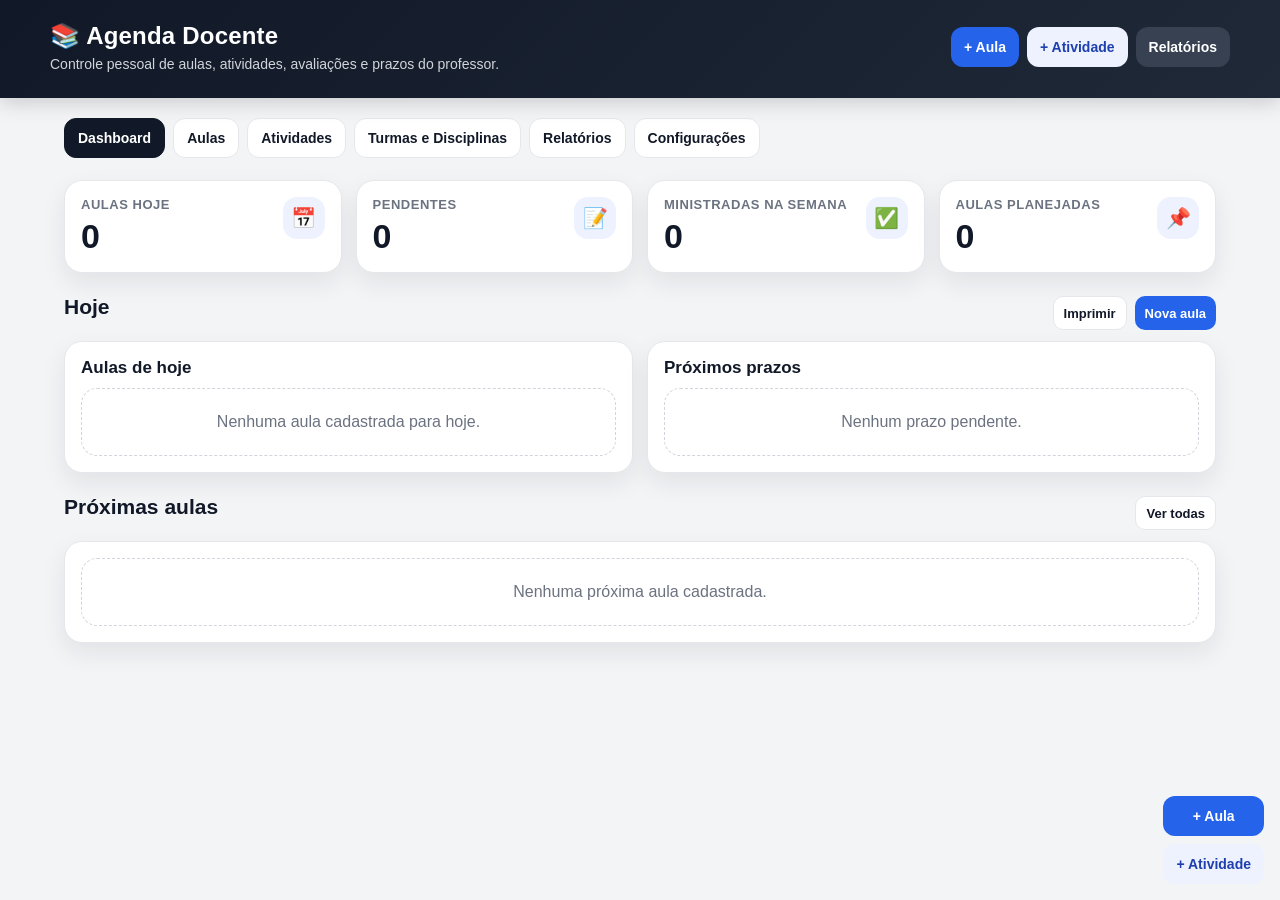
==== index.html @ ed7f52ed "Add files via upload" ====
<!DOCTYPE html>
<html lang="pt-BR">
<head>
  <meta charset="UTF-8" />
  <meta name="viewport" content="width=device-width, initial-scale=1.0" />
  <title>Agenda Docente</title>
  <link rel="manifest" href="manifest.json" />
  <link rel="apple-touch-icon" href="icons/icon-192.png" />
  <meta name="mobile-web-app-capable" content="yes" />
  <meta name="apple-mobile-web-app-capable" content="yes" />
  <meta name="apple-mobile-web-app-title" content="Agenda Docente" />
  <meta name="theme-color" content="#111827" />
  <style>
    :root{
      --bg:#f3f4f6;
      --panel:#ffffff;
      --text:#111827;
      --muted:#6b7280;
      --line:#e5e7eb;
      --dark:#111827;
      --soft:#f9fafb;
      --accent:#2563eb;
      --accent-dark:#1d4ed8;
      --green:#16a34a;
      --yellow:#ca8a04;
      --red:#dc2626;
      --orange:#ea580c;
      --shadow:0 10px 25px rgba(17,24,39,.08);
      --radius:18px;
    }
    *{box-sizing:border-box}
    body{
      margin:0;
      font-family:Arial, Helvetica, sans-serif;
      background:var(--bg);
      color:var(--text);
    }
    header{
      background:linear-gradient(135deg,#111827,#1f2937);
      color:#fff;
      padding:22px 16px 26px;
      position:sticky;
      top:0;
      z-index:20;
      box-shadow:0 4px 20px rgba(0,0,0,.18);
    }
    .header-wrap{
      max-width:1180px;
      margin:0 auto;
      display:flex;
      gap:16px;
      justify-content:space-between;
      align-items:center;
    }
    .brand h1{
      margin:0;
      font-size:24px;
      letter-spacing:.2px;
    }
    .brand p{
      margin:6px 0 0;
      color:#d1d5db;
      font-size:14px;
    }
    .quick-actions{
      display:flex;
      gap:8px;
      flex-wrap:wrap;
      justify-content:flex-end;
    }
    button,.btn{
      border:0;
      border-radius:12px;
      padding:10px 13px;
      cursor:pointer;
      background:var(--accent);
      color:#fff;
      font-weight:700;
      font-size:14px;
      transition:.15s ease;
      text-decoration:none;
      display:inline-flex;
      align-items:center;
      gap:6px;
      justify-content:center;
      min-height:40px;
    }
    button:hover,.btn:hover{filter:brightness(.96); transform:translateY(-1px)}
    button.secondary{background:#374151}
    button.light{background:#eef2ff;color:#1e40af}
    button.success{background:var(--green)}
    button.warning{background:var(--orange)}
    button.danger{background:var(--red)}
    button.ghost{background:#fff;color:#111827;border:1px solid var(--line)}
    button.small{padding:8px 10px;min-height:34px;font-size:13px;border-radius:10px}
    main{
      max-width:1180px;
      margin:18px auto 70px;
      padding:0 14px;
    }
    nav.tabs{
      display:flex;
      gap:8px;
      overflow:auto;
      padding:2px 0 12px;
      margin-bottom:10px;
    }
    .tab-btn{
      white-space:nowrap;
      background:#fff;
      color:#111827;
      border:1px solid var(--line);
      box-shadow:none;
    }
    .tab-btn.active{
      background:#111827;
      color:#fff;
      border-color:#111827;
    }
    .screen{display:none}
    .screen.active{display:block}
    .grid{
      display:grid;
      gap:14px;
    }
    .grid-2{grid-template-columns:repeat(2,minmax(0,1fr))}
    .grid-3{grid-template-columns:repeat(3,minmax(0,1fr))}
    .grid-4{grid-template-columns:repeat(4,minmax(0,1fr))}
    .card{
      background:var(--panel);
      border:1px solid var(--line);
      border-radius:var(--radius);
      box-shadow:var(--shadow);
      padding:16px;
    }
    .stat{
      display:flex;
      justify-content:space-between;
      gap:12px;
      align-items:flex-start;
    }
    .stat .label{
      color:var(--muted);
      font-size:13px;
      font-weight:700;
      text-transform:uppercase;
      letter-spacing:.04em;
    }
    .stat .value{
      font-size:34px;
      font-weight:800;
      margin-top:5px;
    }
    .stat .icon{
      width:42px;
      height:42px;
      border-radius:14px;
      display:flex;
      align-items:center;
      justify-content:center;
      background:#eef2ff;
      font-size:20px;
    }
    h2{
      margin:0 0 12px;
      font-size:21px;
    }
    h3{
      margin:0 0 10px;
      font-size:17px;
    }
    .muted{color:var(--muted)}
    .section-title{
      display:flex;
      align-items:center;
      justify-content:space-between;
      gap:10px;
      margin:22px 0 10px;
    }
    form{
      display:grid;
      gap:10px;
    }
    label{
      display:grid;
      gap:6px;
      font-size:13px;
      color:#374151;
      font-weight:700;
    }
    input,select,textarea{
      width:100%;
      border:1px solid #d1d5db;
      border-radius:12px;
      padding:11px 12px;
      font-size:15px;
      background:#fff;
      color:#111827;
      outline:none;
    }
    textarea{
      min-height:92px;
      resize:vertical;
      font-family:Arial, Helvetica, sans-serif;
    }
    input:focus,select:focus,textarea:focus{
      border-color:var(--accent);
      box-shadow:0 0 0 3px rgba(37,99,235,.12);
    }
    .form-row{
      display:grid;
      gap:10px;
      grid-template-columns:repeat(2,minmax(0,1fr));
    }
    .form-row.three{
      grid-template-columns:repeat(3,minmax(0,1fr));
    }
    .actions{
      display:flex;
      gap:8px;
      flex-wrap:wrap;
      align-items:center;
    }
    .list{
      display:grid;
      gap:10px;
    }
    .item{
      border:1px solid var(--line);
      border-radius:16px;
      padding:13px;
      background:#fff;
    }
    .item-head{
      display:flex;
      justify-content:space-between;
      gap:10px;
      align-items:flex-start;
    }
    .item-title{
      font-weight:800;
      font-size:16px;
      margin-bottom:5px;
    }
    .chips{
      display:flex;
      flex-wrap:wrap;
      gap:6px;
      margin:7px 0;
    }
    .chip{
      display:inline-flex;
      align-items:center;
      gap:4px;
      background:#f3f4f6;
      color:#374151;
      border:1px solid #e5e7eb;
      border-radius:999px;
      padding:5px 8px;
      font-size:12px;
      font-weight:700;
    }
    .chip.status-planejada{background:#eff6ff;color:#1d4ed8;border-color:#bfdbfe}
    .chip.status-ministrada{background:#ecfdf5;color:#15803d;border-color:#bbf7d0}
    .chip.status-nao-realizada{background:#fff7ed;color:#c2410c;border-color:#fed7aa}
    .chip.status-pendente{background:#fff7ed;color:#c2410c;border-color:#fed7aa}
    .chip.status-aplicada{background:#eff6ff;color:#1d4ed8;border-color:#bfdbfe}
    .chip.status-corrigida{background:#ecfdf5;color:#15803d;border-color:#bbf7d0}
    .chip.status-atrasada{background:#fef2f2;color:#b91c1c;border-color:#fecaca}
    .item p{margin:7px 0 0;line-height:1.4}
    .filters{
      background:#fff;
      border:1px solid var(--line);
      border-radius:var(--radius);
      padding:12px;
      display:grid;
      gap:10px;
      margin-bottom:12px;
    }
    .empty{
      text-align:center;
      padding:24px 12px;
      color:#6b7280;
      border:1px dashed #d1d5db;
      border-radius:16px;
      background:#fff;
    }
    .table-wrap{
      overflow:auto;
      border:1px solid var(--line);
      border-radius:16px;
      background:#fff;
    }
    table{
      width:100%;
      border-collapse:collapse;
      min-width:720px;
    }
    th,td{
      padding:11px 10px;
      border-bottom:1px solid var(--line);
      text-align:left;
      font-size:14px;
      vertical-align:top;
    }
    th{
      background:#f9fafb;
      color:#374151;
      font-size:12px;
      text-transform:uppercase;
      letter-spacing:.04em;
    }
    tr:last-child td{border-bottom:0}
    .notice{
      background:#fffbeb;
      border:1px solid #fde68a;
      color:#92400e;
      border-radius:16px;
      padding:12px 14px;
      line-height:1.4;
      margin-bottom:12px;
    }
    .modal-backdrop{
      position:fixed;
      inset:0;
      background:rgba(17,24,39,.55);
      display:none;
      align-items:center;
      justify-content:center;
      padding:18px;
      z-index:100;
    }
    .modal-backdrop.show{display:flex}
    .modal{
      background:#fff;
      border-radius:22px;
      max-width:780px;
      width:100%;
      max-height:90vh;
      overflow:auto;
      box-shadow:0 25px 70px rgba(0,0,0,.25);
      padding:16px;
    }
    .modal-head{
      display:flex;
      justify-content:space-between;
      gap:12px;
      align-items:center;
      margin-bottom:10px;
    }
    .modal-head h2{margin:0}
    .floating{
      position:fixed;
      right:16px;
      bottom:16px;
      display:flex;
      flex-direction:column;
      gap:8px;
      z-index:30;
    }
    .toast{
      position:fixed;
      left:50%;
      bottom:20px;
      transform:translateX(-50%) translateY(80px);
      background:#111827;
      color:#fff;
      border-radius:999px;
      padding:11px 16px;
      box-shadow:0 10px 30px rgba(0,0,0,.25);
      opacity:0;
      transition:.25s ease;
      z-index:200;
      font-size:14px;
      font-weight:700;
    }
    .toast.show{
      opacity:1;
      transform:translateX(-50%) translateY(0);
    }
    .mobile-only{display:none}
    @media(max-width:800px){
      header{padding:17px 13px 20px}
      .header-wrap{display:block}
      .brand h1{font-size:22px}
      .quick-actions{justify-content:flex-start;margin-top:12px}
      main{margin-top:12px;padding:0 10px}
      .grid-2,.grid-3,.grid-4,.form-row,.form-row.three{
        grid-template-columns:1fr;
      }
      .section-title{
        align-items:flex-start;
        flex-direction:column;
      }
      .item-head{
        flex-direction:column;
      }
      .item-head .actions{
        width:100%;
      }
      .item-head .actions button{
        flex:1;
      }
      .mobile-only{display:inline-flex}
      .desktop-only{display:none}
      .floating{right:10px;bottom:10px}
      .floating button{box-shadow:0 10px 25px rgba(17,24,39,.2)}
    }
    @media print{
      header,nav,.filters,.actions,.floating,.modal-backdrop{display:none!important}
      main{margin:0;max-width:100%;padding:0}
      .card{box-shadow:none;border:1px solid #999;break-inside:avoid}
      body{background:#fff}
    }
  </style>
</head>
<body>
  <header>
    <div class="header-wrap">
      <div class="brand">
        <h1>📚 Agenda Docente</h1>
        <p>Controle pessoal de aulas, atividades, avaliações e prazos do professor.</p>
      </div>
      <div class="quick-actions">
        <button onclick="openLessonModal()">+ Aula</button>
        <button class="light" onclick="openTaskModal()">+ Atividade</button>
        <button class="secondary" onclick="showTab('relatorios')">Relatórios</button>
        <button id="installBtn" class="success" style="display:none" onclick="installPWA()">Instalar app</button>
      </div>
    </div>
  </header>

  <main>
    <nav class="tabs">
      <button class="tab-btn active" data-tab="dashboard" onclick="showTab('dashboard')">Dashboard</button>
      <button class="tab-btn" data-tab="aulas" onclick="showTab('aulas')">Aulas</button>
      <button class="tab-btn" data-tab="atividades" onclick="showTab('atividades')">Atividades</button>
      <button class="tab-btn" data-tab="cadastros" onclick="showTab('cadastros')">Turmas e Disciplinas</button>
      <button class="tab-btn" data-tab="relatorios" onclick="showTab('relatorios')">Relatórios</button>
      <button class="tab-btn" data-tab="config" onclick="showTab('config')">Configurações</button>
    </nav>

    <section id="dashboard" class="screen active">
      <div class="grid grid-4">
        <div class="card stat">
          <div>
            <div class="label">Aulas hoje</div>
            <div class="value" id="statAulasHoje">0</div>
          </div>
          <div class="icon">📅</div>
        </div>
        <div class="card stat">
          <div>
            <div class="label">Pendentes</div>
            <div class="value" id="statAtivPend">0</div>
          </div>
          <div class="icon">📝</div>
        </div>
        <div class="card stat">
          <div>
            <div class="label">Ministradas na semana</div>
            <div class="value" id="statMinistradasSemana">0</div>
          </div>
          <div class="icon">✅</div>
        </div>
        <div class="card stat">
          <div>
            <div class="label">Aulas planejadas</div>
            <div class="value" id="statPlanejadas">0</div>
          </div>
          <div class="icon">📌</div>
        </div>
      </div>

      <div class="section-title">
        <h2>Hoje</h2>
        <div class="actions">
          <button class="small ghost" onclick="print()">Imprimir</button>
          <button class="small" onclick="openLessonModal()">Nova aula</button>
        </div>
      </div>
      <div class="grid grid-2">
        <div class="card">
          <h3>Aulas de hoje</h3>
          <div id="todayLessons" class="list"></div>
        </div>
        <div class="card">
          <h3>Próximos prazos</h3>
          <div id="nextDeadlines" class="list"></div>
        </div>
      </div>

      <div class="section-title">
        <h2>Próximas aulas</h2>
        <button class="small ghost" onclick="showTab('aulas')">Ver todas</button>
      </div>
      <div class="card">
        <div id="upcomingLessons" class="list"></div>
      </div>
    </section>

    <section id="aulas" class="screen">
      <div class="section-title">
        <h2>Agenda de aulas</h2>
        <button onclick="openLessonModal()">+ Cadastrar aula</button>
      </div>

      <div class="filters">
        <div class="form-row three">
          <label>Data
            <input type="date" id="filterLessonDate" oninput="renderLessons()" />
          </label>
          <label>Turma
            <select id="filterLessonClass" onchange="renderLessons()"></select>
          </label>
          <label>Status
            <select id="filterLessonStatus" onchange="renderLessons()">
              <option value="">Todos</option>
              <option value="planejada">Planejada</option>
              <option value="ministrada">Ministrada</option>
              <option value="nao-realizada">Não realizada</option>
            </select>
          </label>
        </div>
        <div class="form-row">
          <label>Disciplina
            <select id="filterLessonSubject" onchange="renderLessons()"></select>
          </label>
          <label>Pesquisar
            <input type="search" id="filterLessonText" placeholder="Conteúdo, atividade ou observação" oninput="renderLessons()" />
          </label>
        </div>
        <div class="actions">
          <button class="small ghost" onclick="clearLessonFilters()">Limpar filtros</button>
          <button class="small light" onclick="exportLessonsCSV()">Exportar aulas CSV</button>
        </div>
      </div>

      <div id="lessonList" class="list"></div>
    </section>

    <section id="atividades" class="screen">
      <div class="section-title">
        <h2>Atividades e avaliações</h2>
        <button onclick="openTaskModal()">+ Cadastrar atividade</button>
      </div>

      <div class="filters">
        <div class="form-row three">
          <label>Prazo
            <input type="date" id="filterTaskDeadline" oninput="renderTasks()" />
          </label>
          <label>Turma
            <select id="filterTaskClass" onchange="renderTasks()"></select>
          </label>
          <label>Status
            <select id="filterTaskStatus" onchange="renderTasks()">
              <option value="">Todos</option>
              <option value="pendente">Pendente</option>
              <option value="aplicada">Aplicada</option>
              <option value="corrigida">Corrigida</option>
            </select>
          </label>
        </div>
        <div class="form-row">
          <label>Disciplina
            <select id="filterTaskSubject" onchange="renderTasks()"></select>
          </label>
          <label>Pesquisar
            <input type="search" id="filterTaskText" placeholder="Título ou descrição" oninput="renderTasks()" />
          </label>
        </div>
        <div class="actions">
          <button class="small ghost" onclick="clearTaskFilters()">Limpar filtros</button>
          <button class="small light" onclick="exportTasksCSV()">Exportar atividades CSV</button>
        </div>
      </div>

      <div id="taskList" class="list"></div>
    </section>

    <section id="cadastros" class="screen">
      <div class="grid grid-2">
        <div class="card">
          <h2>Turmas</h2>
          <form onsubmit="addClass(event)">
            <label>Nova turma
              <input id="newClassName" placeholder="Ex.: 1º Ano Desenvolvimento de Sistemas" />
            </label>
            <button type="submit">Adicionar turma</button>
          </form>
          <div class="section-title"><h3>Turmas cadastradas</h3></div>
          <div id="classList" class="list"></div>
        </div>

        <div class="card">
          <h2>Disciplinas</h2>
          <form onsubmit="addSubject(event)">
            <label>Nova disciplina
              <input id="newSubjectName" placeholder="Ex.: Modelagem de Banco de Dados" />
            </label>
            <button type="submit">Adicionar disciplina</button>
          </form>
          <div class="section-title"><h3>Disciplinas cadastradas</h3></div>
          <div id="subjectList" class="list"></div>
        </div>
      </div>

      <div class="card" style="margin-top:14px">
        <h2>Atalho para começar rápido</h2>
        <p class="muted">Use este botão para inserir exemplos comuns do Ensino Médio Técnico. Você pode apagar depois.</p>
        <button class="light" onclick="loadTeacherDefaults()">Carregar turmas e disciplinas exemplo</button>
      </div>
    </section>

    <section id="relatorios" class="screen">
      <div class="section-title">
        <h2>Relatórios</h2>
        <div class="actions">
          <button class="small ghost" onclick="print()">Imprimir relatório</button>
          <button class="small light" onclick="exportFullBackup()">Baixar backup JSON</button>
        </div>
      </div>

      <div class="card">
        <div class="form-row">
          <label>Escolha uma data da semana
            <input type="date" id="reportDate" onchange="renderReports()" />
          </label>
          <label>Turma
            <select id="reportClass" onchange="renderReports()"></select>
          </label>
        </div>
      </div>

      <div class="grid grid-3" style="margin-top:14px">
        <div class="card stat">
          <div>
            <div class="label">Aulas no período</div>
            <div class="value" id="reportTotalLessons">0</div>
          </div>
          <div class="icon">📚</div>
        </div>
        <div class="card stat">
          <div>
            <div class="label">Ministradas</div>
            <div class="value" id="reportDoneLessons">0</div>
          </div>
          <div class="icon">✅</div>
        </div>
        <div class="card stat">
          <div>
            <div class="label">Atividades</div>
            <div class="value" id="reportTotalTasks">0</div>
          </div>
          <div class="icon">📝</div>
        </div>
      </div>

      <div class="section-title">
        <h2>Resumo semanal</h2>
      </div>
      <div class="card">
        <div id="weeklyReport"></div>
      </div>
    </section>

    <section id="config" class="screen">
      <div class="notice">
        Os dados ficam salvos no navegador deste aparelho. Para segurança, baixe um backup JSON de vez em quando.
      </div>

      <div class="grid grid-2">
        <div class="card">
          <h2>Backup</h2>
          <p class="muted">Baixe ou importe seus dados.</p>
          <div class="actions">
            <button onclick="exportFullBackup()">Baixar backup JSON</button>
            <button class="ghost" onclick="document.getElementById('importFile').click()">Importar backup</button>
            <input id="importFile" type="file" accept=".json,application/json" hidden onchange="importBackup(event)" />
          </div>
        </div>

        <div class="card">
          <h2>Limpeza</h2>
          <p class="muted">Use com cuidado. Esta ação apaga os dados salvos neste navegador.</p>
          <button class="danger" onclick="resetAll()">Apagar todos os dados</button>
        </div>
      </div>
    </section>
  </main>

  <div class="floating">
    <button onclick="openLessonModal()">+ Aula</button>
    <button class="light" onclick="openTaskModal()">+ Atividade</button>
  </div>

  <div id="lessonModal" class="modal-backdrop">
    <div class="modal">
      <div class="modal-head">
        <h2 id="lessonModalTitle">Cadastrar aula</h2>
        <button class="small ghost" onclick="closeLessonModal()">Fechar</button>
      </div>
      <form id="lessonForm" onsubmit="saveLesson(event)">
        <input type="hidden" id="lessonId" />
        <div class="form-row three">
          <label>Data
            <input type="date" id="lessonDate" required />
          </label>
          <label>Horário
            <input type="time" id="lessonTime" />
          </label>
          <label>Status
            <select id="lessonStatus" required>
              <option value="planejada">Planejada</option>
              <option value="ministrada">Ministrada</option>
              <option value="nao-realizada">Não realizada</option>
            </select>
          </label>
        </div>

        <div class="form-row">
          <label>Turma
            <select id="lessonClass" required></select>
          </label>
          <label>Disciplina
            <select id="lessonSubject" required></select>
          </label>
        </div>

        <label>Conteúdo da aula
          <input id="lessonContent" placeholder="Ex.: Normalização 1FN, Diagrama de Classes, Sistemas Operacionais..." required />
        </label>

        <label>Metodologia
          <textarea id="lessonMethod" placeholder="Ex.: explicação rápida, exemplo no quadro, prática guiada e desafio individual."></textarea>
        </label>

        <label>Atividade aplicada
          <textarea id="lessonActivity" placeholder="Ex.: resolver um caso prático no caderno ou laboratório."></textarea>
        </label>

        <label>Observações
          <textarea id="lessonNotes" placeholder="Dificuldades da turma, conteúdo que precisa revisar, alunos que precisam de atenção..."></textarea>
        </label>

        <div class="actions">
          <button type="submit">Salvar aula</button>
          <button type="button" class="ghost" onclick="closeLessonModal()">Cancelar</button>
        </div>
      </form>
    </div>
  </div>

  <div id="taskModal" class="modal-backdrop">
    <div class="modal">
      <div class="modal-head">
        <h2 id="taskModalTitle">Cadastrar atividade</h2>
        <button class="small ghost" onclick="closeTaskModal()">Fechar</button>
      </div>
      <form id="taskForm" onsubmit="saveTask(event)">
        <input type="hidden" id="taskId" />
        <label>Título
          <input id="taskTitle" placeholder="Ex.: Atividade prática de Diagrama de Classes" required />
        </label>

        <div class="form-row">
          <label>Turma
            <select id="taskClass" required></select>
          </label>
          <label>Disciplina
            <select id="taskSubject" required></select>
          </label>
        </div>

        <div class="form-row three">
          <label>Data de aplicação
            <input type="date" id="taskApplyDate" />
          </label>
          <label>Prazo
            <input type="date" id="taskDeadline" />
          </label>
          <label>Status
            <select id="taskStatus" required>
              <option value="pendente">Pendente</option>
              <option value="aplicada">Aplicada</option>
              <option value="corrigida">Corrigida</option>
            </select>
          </label>
        </div>

        <label>Descrição
          <textarea id="taskDescription" placeholder="Explique o que o aluno deve fazer ou o que será cobrado."></textarea>
        </label>

        <div class="actions">
          <button type="submit">Salvar atividade</button>
          <button type="button" class="ghost" onclick="closeTaskModal()">Cancelar</button>
        </div>
      </form>
    </div>
  </div>

  <div id="toast" class="toast"></div>

<script>
const STORAGE_KEY = "agenda_docente_v1";

let state = {
  classes: [],
  subjects: [],
  lessons: [],
  tasks: []
};

const teacherDefaults = {
  classes: [
    "1º Ano Desenvolvimento de Sistemas",
    "1º Ano Programação de Jogos"
  ],
  subjects: [
    "Modelagem de Banco de Dados",
    "Métodos Ágeis de Desenvolvimento",
    "Arquitetura de Computadores e Redes",
    "Sistemas Operacionais",
    "Game Design e Narrativa Interativa",
    "Arte Digital",
    "Lógica de Programação e Motores 2D",
    "Projeto de Jogo"
  ]
};

function uid(){
  return Date.now().toString(36) + Math.random().toString(36).slice(2,8);
}

function todayISO(){
  const d = new Date();
  const tz = d.getTimezoneOffset();
  const local = new Date(d.getTime() - tz*60000);
  return local.toISOString().slice(0,10);
}

function formatDate(dateStr){
  if(!dateStr) return "Sem data";
  const [y,m,d] = dateStr.split("-");
  return `${d}/${m}/${y}`;
}

function formatStatus(status){
  const map = {
    "planejada":"Planejada",
    "ministrada":"Ministrada",
    "nao-realizada":"Não realizada",
    "pendente":"Pendente",
    "aplicada":"Aplicada",
    "corrigida":"Corrigida",
    "atrasada":"Atrasada"
  };
  return map[status] || status;
}

function escapeHTML(text){
  return String(text || "")
    .replaceAll("&","&amp;")
    .replaceAll("<","&lt;")
    .replaceAll(">","&gt;")
    .replaceAll('"',"&quot;")
    .replaceAll("'","&#039;");
}

function loadState(){
  const raw = localStorage.getItem(STORAGE_KEY);
  if(raw){
    try{
      const parsed = JSON.parse(raw);
      state = {
        classes: Array.isArray(parsed.classes) ? parsed.classes : [],
        subjects: Array.isArray(parsed.subjects) ? parsed.subjects : [],
        lessons: Array.isArray(parsed.lessons) ? parsed.lessons : [],
        tasks: Array.isArray(parsed.tasks) ? parsed.tasks : []
      };
    }catch(e){
      console.error(e);
      toast("Não foi possível carregar os dados salvos.");
    }
  }
  if(state.classes.length === 0 && state.subjects.length === 0 && state.lessons.length === 0 && state.tasks.length === 0){
    state.classes = [];
    state.subjects = [];
  }
}

function saveState(){
  localStorage.setItem(STORAGE_KEY, JSON.stringify(state));
}

function toast(message){
  const el = document.getElementById("toast");
  el.textContent = message;
  el.classList.add("show");
  setTimeout(()=>el.classList.remove("show"), 2200);
}

function showTab(tab){
  document.querySelectorAll(".screen").forEach(s => s.classList.remove("active"));
  document.querySelectorAll(".tab-btn").forEach(b => b.classList.remove("active"));
  document.getElementById(tab).classList.add("active");
  const btn = document.querySelector(`.tab-btn[data-tab="${tab}"]`);
  if(btn) btn.classList.add("active");
  renderAll();
}

function fillSelect(selectId, items, placeholder="Todos"){
  const select = document.getElementById(selectId);
  if(!select) return;
  const current = select.value;
  select.innerHTML = "";
  const opt = document.createElement("option");
  opt.value = "";
  opt.textContent = placeholder;
  select.appendChild(opt);
  items.forEach(item => {
    const o = document.createElement("option");
    o.value = item;
    o.textContent = item;
    select.appendChild(o);
  });
  if([...select.options].some(o => o.value === current)) select.value = current;
}

function fillRequiredSelect(selectId, items, placeholder="Selecione"){
  const select = document.getElementById(selectId);
  if(!select) return;
  const current = select.value;
  select.innerHTML = "";
  const opt = document.createElement("option");
  opt.value = "";
  opt.textContent = placeholder;
  opt.disabled = true;
  opt.selected = true;
  select.appendChild(opt);
  items.forEach(item => {
    const o = document.createElement("option");
    o.value = item;
    o.textContent = item;
    select.appendChild(o);
  });
  if([...select.options].some(o => o.value === current)) select.value = current;
}

function renderSelects(){
  const classSelects = ["filterLessonClass","filterTaskClass","reportClass"];
  const subjectSelects = ["filterLessonSubject","filterTaskSubject"];
  classSelects.forEach(id => fillSelect(id, state.classes, "Todas"));
  subjectSelects.forEach(id => fillSelect(id, state.subjects, "Todas"));

  fillRequiredSelect("lessonClass", state.classes);
  fillRequiredSelect("lessonSubject", state.subjects);
  fillRequiredSelect("taskClass", state.classes);
  fillRequiredSelect("taskSubject", state.subjects);
}

function renderDashboard(){
  const today = todayISO();
  const week = getWeekRange(new Date(today + "T00:00:00"));
  const todayLessons = state.lessons.filter(l => l.date === today)
    .sort((a,b)=>(a.time||"99:99").localeCompare(b.time||"99:99"));
  const pendingTasks = state.tasks.filter(t => t.status !== "corrigida");
  const ministradasSemana = state.lessons.filter(l => l.status === "ministrada" && l.date >= week.start && l.date <= week.end);
  const planejadas = state.lessons.filter(l => l.status === "planejada");

  document.getElementById("statAulasHoje").textContent = todayLessons.length;
  document.getElementById("statAtivPend").textContent = pendingTasks.length;
  document.getElementById("statMinistradasSemana").textContent = ministradasSemana.length;
  document.getElementById("statPlanejadas").textContent = planejadas.length;

  renderMiniLessonList("todayLessons", todayLessons, "Nenhuma aula cadastrada para hoje.");
  const deadlines = [...state.tasks]
    .filter(t => t.status !== "corrigida")
    .sort((a,b)=>(a.deadline||"9999-99-99").localeCompare(b.deadline||"9999-99-99"))
    .slice(0,5);
  renderMiniTaskList("nextDeadlines", deadlines, "Nenhum prazo pendente.");

  const upcoming = [...state.lessons]
    .filter(l => l.date >= today)
    .sort((a,b)=>(a.date+a.time).localeCompare(b.date+b.time))
    .slice(0,6);
  renderMiniLessonList("upcomingLessons", upcoming, "Nenhuma próxima aula cadastrada.");
}

function renderMiniLessonList(id, lessons, emptyMsg){
  const el = document.getElementById(id);
  if(!lessons.length){
    el.innerHTML = `<div class="empty">${emptyMsg}</div>`;
    return;
  }
  el.innerHTML = lessons.map(l => `
    <div class="item">
      <div class="item-head">
        <div>
          <div class="item-title">${escapeHTML(l.content)}</div>
          <div class="chips">
            <span class="chip">${formatDate(l.date)} ${l.time ? "às " + l.time : ""}</span>
            <span class="chip">${escapeHTML(l.className)}</span>
            <span class="chip">${escapeHTML(l.subject)}</span>
            <span class="chip status-${l.status}">${formatStatus(l.status)}</span>
          </div>
        </div>
        <div class="actions">
          <button class="small success" onclick="markLessonDone('${l.id}')">Ministrada</button>
          <button class="small ghost" onclick="editLesson('${l.id}')">Editar</button>
        </div>
      </div>
      ${l.activity ? `<p><strong>Atividade:</strong> ${escapeHTML(l.activity)}</p>` : ""}
    </div>
  `).join("");
}

function renderMiniTaskList(id, tasks, emptyMsg){
  const el = document.getElementById(id);
  if(!tasks.length){
    el.innerHTML = `<div class="empty">${emptyMsg}</div>`;
    return;
  }
  el.innerHTML = tasks.map(t => {
    const finalStatus = taskVisualStatus(t);
    return `
    <div class="item">
      <div class="item-head">
        <div>
          <div class="item-title">${escapeHTML(t.title)}</div>
          <div class="chips">
            <span class="chip">Prazo: ${formatDate(t.deadline)}</span>
            <span class="chip">${escapeHTML(t.className)}</span>
            <span class="chip">${escapeHTML(t.subject)}</span>
            <span class="chip status-${finalStatus}">${formatStatus(finalStatus)}</span>
          </div>
        </div>
        <div class="actions">
          <button class="small ghost" onclick="editTask('${t.id}')">Editar</button>
        </div>
      </div>
    </div>
  `}).join("");
}

function renderLessons(){
  const list = document.getElementById("lessonList");
  if(!list) return;
  const date = document.getElementById("filterLessonDate").value;
  const cls = document.getElementById("filterLessonClass").value;
  const subj = document.getElementById("filterLessonSubject").value;
  const status = document.getElementById("filterLessonStatus").value;
  const text = document.getElementById("filterLessonText").value.toLowerCase().trim();

  let lessons = [...state.lessons];
  if(date) lessons = lessons.filter(l => l.date === date);
  if(cls) lessons = lessons.filter(l => l.className === cls);
  if(subj) lessons = lessons.filter(l => l.subject === subj);
  if(status) lessons = lessons.filter(l => l.status === status);
  if(text){
    lessons = lessons.filter(l => `${l.content} ${l.method} ${l.activity} ${l.notes}`.toLowerCase().includes(text));
  }

  lessons.sort((a,b)=>(b.date + (b.time||"")).localeCompare(a.date + (a.time||"")));

  if(!lessons.length){
    list.innerHTML = `<div class="empty">Nenhuma aula encontrada. Cadastre uma aula ou ajuste os filtros.</div>`;
    return;
  }

  list.innerHTML = lessons.map(l => `
    <div class="item">
      <div class="item-head">
        <div>
          <div class="item-title">${escapeHTML(l.content)}</div>
          <div class="chips">
            <span class="chip">${formatDate(l.date)} ${l.time ? "às " + l.time : ""}</span>
            <span class="chip">${escapeHTML(l.className)}</span>
            <span class="chip">${escapeHTML(l.subject)}</span>
            <span class="chip status-${l.status}">${formatStatus(l.status)}</span>
          </div>
        </div>
        <div class="actions">
          <button class="small success" onclick="markLessonDone('${l.id}')">Ministrada</button>
          <button class="small warning" onclick="duplicateLesson('${l.id}')">Duplicar</button>
          <button class="small ghost" onclick="editLesson('${l.id}')">Editar</button>
          <button class="small danger" onclick="deleteLesson('${l.id}')">Excluir</button>
        </div>
      </div>
      ${l.method ? `<p><strong>Metodologia:</strong> ${escapeHTML(l.method)}</p>` : ""}
      ${l.activity ? `<p><strong>Atividade:</strong> ${escapeHTML(l.activity)}</p>` : ""}
      ${l.notes ? `<p><strong>Observações:</strong> ${escapeHTML(l.notes)}</p>` : ""}
    </div>
  `).join("");
}

function renderTasks(){
  const list = document.getElementById("taskList");
  if(!list) return;
  const deadline = document.getElementById("filterTaskDeadline").value;
  const cls = document.getElementById("filterTaskClass").value;
  const subj = document.getElementById("filterTaskSubject").value;
  const status = document.getElementById("filterTaskStatus").value;
  const text = document.getElementById("filterTaskText").value.toLowerCase().trim();

  let tasks = [...state.tasks];
  if(deadline) tasks = tasks.filter(t => t.deadline === deadline);
  if(cls) tasks = tasks.filter(t => t.className === cls);
  if(subj) tasks = tasks.filter(t => t.subject === subj);
  if(status) tasks = tasks.filter(t => t.status === status);
  if(text){
    tasks = tasks.filter(t => `${t.title} ${t.description}`.toLowerCase().includes(text));
  }

  tasks.sort((a,b)=>(a.deadline||"9999-99-99").localeCompare(b.deadline||"9999-99-99"));

  if(!tasks.length){
    list.innerHTML = `<div class="empty">Nenhuma atividade encontrada. Cadastre uma atividade ou ajuste os filtros.</div>`;
    return;
  }

  list.innerHTML = tasks.map(t => {
    const finalStatus = taskVisualStatus(t);
    return `
    <div class="item">
      <div class="item-head">
        <div>
          <div class="item-title">${escapeHTML(t.title)}</div>
          <div class="chips">
            <span class="chip">Aplicação: ${formatDate(t.applyDate)}</span>
            <span class="chip">Prazo: ${formatDate(t.deadline)}</span>
            <span class="chip">${escapeHTML(t.className)}</span>
            <span class="chip">${escapeHTML(t.subject)}</span>
            <span class="chip status-${finalStatus}">${formatStatus(finalStatus)}</span>
          </div>
        </div>
        <div class="actions">
          <button class="small success" onclick="markTaskCorrected('${t.id}')">Corrigida</button>
          <button class="small ghost" onclick="editTask('${t.id}')">Editar</button>
          <button class="small danger" onclick="deleteTask('${t.id}')">Excluir</button>
        </div>
      </div>
      ${t.description ? `<p><strong>Descrição:</strong> ${escapeHTML(t.description)}</p>` : ""}
    </div>
  `}).join("");
}

function taskVisualStatus(t){
  const today = todayISO();
  if(t.status !== "corrigida" && t.deadline && t.deadline < today) return "atrasada";
  return t.status;
}

function clearLessonFilters(){
  ["filterLessonDate","filterLessonClass","filterLessonSubject","filterLessonStatus","filterLessonText"].forEach(id => document.getElementById(id).value = "");
  renderLessons();
}

function clearTaskFilters(){
  ["filterTaskDeadline","filterTaskClass","filterTaskSubject","filterTaskStatus","filterTaskText"].forEach(id => document.getElementById(id).value = "");
  renderTasks();
}

function openLessonModal(){
  if(state.classes.length === 0 || state.subjects.length === 0){
    toast("Cadastre ao menos uma turma e uma disciplina.");
    showTab("cadastros");
    return;
  }
  document.getElementById("lessonForm").reset();
  document.getElementById("lessonId").value = "";
  document.getElementById("lessonModalTitle").textContent = "Cadastrar aula";
  document.getElementById("lessonDate").value = todayISO();
  document.getElementById("lessonStatus").value = "planejada";
  renderSelects();
  document.getElementById("lessonModal").classList.add("show");
}

function closeLessonModal(){
  document.getElementById("lessonModal").classList.remove("show");
}

function saveLesson(e){
  e.preventDefault();
  const id = document.getElementById("lessonId").value;
  const lesson = {
    id: id || uid(),
    date: document.getElementById("lessonDate").value,
    time: document.getElementById("lessonTime").value,
    className: document.getElementById("lessonClass").value,
    subject: document.getElementById("lessonSubject").value,
    content: document.getElementById("lessonContent").value.trim(),
    method: document.getElementById("lessonMethod").value.trim(),
    activity: document.getElementById("lessonActivity").value.trim(),
    notes: document.getElementById("lessonNotes").value.trim(),
    status: document.getElementById("lessonStatus").value
  };

  if(id){
    const index = state.lessons.findIndex(l => l.id === id);
    if(index >= 0) state.lessons[index] = lesson;
  }else{
    state.lessons.push(lesson);
  }

  saveState();
  closeLessonModal();
  renderAll();
  toast("Aula salva com sucesso.");
}

function editLesson(id){
  const l = state.lessons.find(x => x.id === id);
  if(!l) return;
  renderSelects();
  document.getElementById("lessonId").value = l.id;
  document.getElementById("lessonDate").value = l.date;
  document.getElementById("lessonTime").value = l.time || "";
  document.getElementById("lessonClass").value = l.className;
  document.getElementById("lessonSubject").value = l.subject;
  document.getElementById("lessonContent").value = l.content;
  document.getElementById("lessonMethod").value = l.method || "";
  document.getElementById("lessonActivity").value = l.activity || "";
  document.getElementById("lessonNotes").value = l.notes || "";
  document.getElementById("lessonStatus").value = l.status;
  document.getElementById("lessonModalTitle").textContent = "Editar aula";
  document.getElementById("lessonModal").classList.add("show");
}

function deleteLesson(id){
  if(!confirm("Deseja excluir esta aula?")) return;
  state.lessons = state.lessons.filter(l => l.id !== id);
  saveState();
  renderAll();
  toast("Aula excluída.");
}

function markLessonDone(id){
  const l = state.lessons.find(x => x.id === id);
  if(!l) return;
  l.status = "ministrada";
  saveState();
  renderAll();
  toast("Aula marcada como ministrada.");
}

function duplicateLesson(id){
  const l = state.lessons.find(x => x.id === id);
  if(!l) return;
  const copy = {...l, id: uid(), status:"planejada"};
  state.lessons.push(copy);
  saveState();
  renderAll();
  toast("Aula duplicada. Edite a data se necessário.");
}

function openTaskModal(){
  if(state.classes.length === 0 || state.subjects.length === 0){
    toast("Cadastre ao menos uma turma e uma disciplina.");
    showTab("cadastros");
    return;
  }
  document.getElementById("taskForm").reset();
  document.getElementById("taskId").value = "";
  document.getElementById("taskModalTitle").textContent = "Cadastrar atividade";
  document.getElementById("taskApplyDate").value = todayISO();
  document.getElementById("taskStatus").value = "pendente";
  renderSelects();
  document.getElementById("taskModal").classList.add("show");
}

function closeTaskModal(){
  document.getElementById("taskModal").classList.remove("show");
}

function saveTask(e){
  e.preventDefault();
  const id = document.getElementById("taskId").value;
  const task = {
    id: id || uid(),
    title: document.getElementById("taskTitle").value.trim(),
    className: document.getElementById("taskClass").value,
    subject: document.getElementById("taskSubject").value,
    applyDate: document.getElementById("taskApplyDate").value,
    deadline: document.getElementById("taskDeadline").value,
    status: document.getElementById("taskStatus").value,
    description: document.getElementById("taskDescription").value.trim()
  };

  if(id){
    const index = state.tasks.findIndex(t => t.id === id);
    if(index >= 0) state.tasks[index] = task;
  }else{
    state.tasks.push(task);
  }

  saveState();
  closeTaskModal();
  renderAll();
  toast("Atividade salva com sucesso.");
}

function editTask(id){
  const t = state.tasks.find(x => x.id === id);
  if(!t) return;
  renderSelects();
  document.getElementById("taskId").value = t.id;
  document.getElementById("taskTitle").value = t.title;
  document.getElementById("taskClass").value = t.className;
  document.getElementById("taskSubject").value = t.subject;
  document.getElementById("taskApplyDate").value = t.applyDate || "";
  document.getElementById("taskDeadline").value = t.deadline || "";
  document.getElementById("taskStatus").value = t.status;
  document.getElementById("taskDescription").value = t.description || "";
  document.getElementById("taskModalTitle").textContent = "Editar atividade";
  document.getElementById("taskModal").classList.add("show");
}

function deleteTask(id){
  if(!confirm("Deseja excluir esta atividade?")) return;
  state.tasks = state.tasks.filter(t => t.id !== id);
  saveState();
  renderAll();
  toast("Atividade excluída.");
}

function markTaskCorrected(id){
  const t = state.tasks.find(x => x.id === id);
  if(!t) return;
  t.status = "corrigida";
  saveState();
  renderAll();
  toast("Atividade marcada como corrigida.");
}

function addClass(e){
  e.preventDefault();
  const input = document.getElementById("newClassName");
  const name = input.value.trim();
  if(!name) return;
  if(state.classes.includes(name)){
    toast("Esta turma já existe.");
    return;
  }
  state.classes.push(name);
  state.classes.sort();
  input.value = "";
  saveState();
  renderAll();
  toast("Turma adicionada.");
}

function addSubject(e){
  e.preventDefault();
  const input = document.getElementById("newSubjectName");
  const name = input.value.trim();
  if(!name) return;
  if(state.subjects.includes(name)){
    toast("Esta disciplina já existe.");
    return;
  }
  state.subjects.push(name);
  state.subjects.sort();
  input.value = "";
  saveState();
  renderAll();
  toast("Disciplina adicionada.");
}

function removeClass(name){
  const used = state.lessons.some(l => l.className === name) || state.tasks.some(t => t.className === name);
  if(used){
    alert("Esta turma já está sendo usada em aulas ou atividades. Apague ou edite os registros antes.");
    return;
  }
  if(!confirm("Remover esta turma?")) return;
  state.classes = state.classes.filter(c => c !== name);
  saveState();
  renderAll();
}

function removeSubject(name){
  const used = state.lessons.some(l => l.subject === name) || state.tasks.some(t => t.subject === name);
  if(used){
    alert("Esta disciplina já está sendo usada em aulas ou atividades. Apague ou edite os registros antes.");
    return;
  }
  if(!confirm("Remover esta disciplina?")) return;
  state.subjects = state.subjects.filter(s => s !== name);
  saveState();
  renderAll();
}

function renderRegistrations(){
  const classList = document.getElementById("classList");
  const subjectList = document.getElementById("subjectList");
  classList.innerHTML = state.classes.length ? state.classes.map(c => `
    <div class="item">
      <div class="item-head">
        <div class="item-title">${escapeHTML(c)}</div>
        <button class="small danger" onclick="removeClass('${escapeJS(c)}')">Remover</button>
      </div>
    </div>
  `).join("") : `<div class="empty">Nenhuma turma cadastrada.</div>`;

  subjectList.innerHTML = state.subjects.length ? state.subjects.map(s => `
    <div class="item">
      <div class="item-head">
        <div class="item-title">${escapeHTML(s)}</div>
        <button class="small danger" onclick="removeSubject('${escapeJS(s)}')">Remover</button>
      </div>
    </div>
  `).join("") : `<div class="empty">Nenhuma disciplina cadastrada.</div>`;
}

function escapeJS(text){
  return String(text || "").replace(/\\/g, "\\\\").replace(/'/g, "\\'");
}

function loadTeacherDefaults(){
  let added = 0;
  teacherDefaults.classes.forEach(c => {
    if(!state.classes.includes(c)){state.classes.push(c); added++;}
  });
  teacherDefaults.subjects.forEach(s => {
    if(!state.subjects.includes(s)){state.subjects.push(s); added++;}
  });
  state.classes.sort();
  state.subjects.sort();
  saveState();
  renderAll();
  toast(added ? "Exemplos carregados." : "Os exemplos já estavam cadastrados.");
}

function getWeekRange(date){
  const d = new Date(date);
  const day = d.getDay();
  const diffToMonday = (day === 0 ? -6 : 1 - day);
  const start = new Date(d);
  start.setDate(d.getDate() + diffToMonday);
  const end = new Date(start);
  end.setDate(start.getDate() + 6);
  const toISO = x => {
    const tz = x.getTimezoneOffset();
    return new Date(x.getTime() - tz*60000).toISOString().slice(0,10);
  };
  return {start: toISO(start), end: toISO(end)};
}

function renderReports(){
  const dateInput = document.getElementById("reportDate");
  if(!dateInput.value) dateInput.value = todayISO();
  const range = getWeekRange(new Date(dateInput.value + "T00:00:00"));
  const cls = document.getElementById("reportClass").value;

  let lessons = state.lessons.filter(l => l.date >= range.start && l.date <= range.end);
  let tasks = state.tasks.filter(t => {
    const d = t.applyDate || t.deadline || "";
    return d >= range.start && d <= range.end;
  });
  if(cls){
    lessons = lessons.filter(l => l.className === cls);
    tasks = tasks.filter(t => t.className === cls);
  }

  document.getElementById("reportTotalLessons").textContent = lessons.length;
  document.getElementById("reportDoneLessons").textContent = lessons.filter(l => l.status === "ministrada").length;
  document.getElementById("reportTotalTasks").textContent = tasks.length;

  const byDay = {};
  for(let i=0;i<7;i++){
    const d = new Date(range.start + "T00:00:00");
    d.setDate(d.getDate()+i);
    const iso = d.toISOString().slice(0,10);
    byDay[iso] = {
      lessons: lessons.filter(l => l.date === iso).sort((a,b)=>(a.time||"99:99").localeCompare(b.time||"99:99")),
      tasks: tasks.filter(t => (t.applyDate || t.deadline) === iso)
    };
  }

  const html = Object.entries(byDay).map(([day, data]) => `
    <div class="item">
      <div class="item-title">${formatDate(day)}</div>
      ${data.lessons.length ? `
        <p><strong>Aulas:</strong></p>
        <ul>
          ${data.lessons.map(l => `<li>${l.time ? l.time + " - " : ""}${escapeHTML(l.className)} | ${escapeHTML(l.subject)} | ${escapeHTML(l.content)} (${formatStatus(l.status)})</li>`).join("")}
        </ul>` : `<p class="muted">Sem aulas cadastradas.</p>`}
      ${data.tasks.length ? `
        <p><strong>Atividades:</strong></p>
        <ul>
          ${data.tasks.map(t => `<li>${escapeHTML(t.className)} | ${escapeHTML(t.subject)} | ${escapeHTML(t.title)} (${formatStatus(taskVisualStatus(t))})</li>`).join("")}
        </ul>` : ""}
    </div>
  `).join("");

  document.getElementById("weeklyReport").innerHTML = `
    <p class="muted">Período: ${formatDate(range.start)} a ${formatDate(range.end)}</p>
    <div class="list">${html}</div>
  `;
}

function exportFullBackup(){
  const data = {
    app: "Agenda Docente",
    version: 1,
    exportedAt: new Date().toISOString(),
    ...state
  };
  downloadText("backup-agenda-docente.json", JSON.stringify(data, null, 2), "application/json");
}

function importBackup(event){
  const file = event.target.files[0];
  if(!file) return;
  const reader = new FileReader();
  reader.onload = () => {
    try{
      const parsed = JSON.parse(reader.result);
      if(!Array.isArray(parsed.classes) || !Array.isArray(parsed.subjects)){
        alert("Arquivo inválido.");
        return;
      }
      state = {
        classes: parsed.classes || [],
        subjects: parsed.subjects || [],
        lessons: parsed.lessons || [],
        tasks: parsed.tasks || []
      };
      saveState();
      renderAll();
      toast("Backup importado.");
    }catch(e){
      alert("Não foi possível importar o arquivo.");
    }
  };
  reader.readAsText(file);
  event.target.value = "";
}

function resetAll(){
  if(!confirm("Tem certeza que deseja apagar tudo?")) return;
  localStorage.removeItem(STORAGE_KEY);
  state = {classes: [], subjects: [], lessons: [], tasks: []};
  renderAll();
  toast("Dados apagados.");
}

function downloadText(filename, content, mime){
  const blob = new Blob([content], {type:mime});
  const url = URL.createObjectURL(blob);
  const a = document.createElement("a");
  a.href = url;
  a.download = filename;
  document.body.appendChild(a);
  a.click();
  a.remove();
  URL.revokeObjectURL(url);
}

function csvEscape(value){
  const text = String(value || "");
  return `"${text.replaceAll('"','""')}"`;
}

function exportLessonsCSV(){
  const rows = [
    ["Data","Horario","Turma","Disciplina","Conteudo","Metodologia","Atividade","Observacoes","Status"],
    ...state.lessons.map(l => [l.date,l.time,l.className,l.subject,l.content,l.method,l.activity,l.notes,formatStatus(l.status)])
  ];
  const csv = rows.map(r => r.map(csvEscape).join(";")).join("\n");
  downloadText("aulas-agenda-docente.csv", csv, "text/csv;charset=utf-8");
}

function exportTasksCSV(){
  const rows = [
    ["Titulo","Turma","Disciplina","Data aplicacao","Prazo","Descricao","Status"],
    ...state.tasks.map(t => [t.title,t.className,t.subject,t.applyDate,t.deadline,t.description,formatStatus(t.status)])
  ];
  const csv = rows.map(r => r.map(csvEscape).join(";")).join("\n");
  downloadText("atividades-agenda-docente.csv", csv, "text/csv;charset=utf-8");
}

function renderAll(){
  renderSelects();
  renderDashboard();
  renderLessons();
  renderTasks();
  renderRegistrations();
  renderReports();
}

document.addEventListener("keydown", (e) => {
  if(e.key === "Escape"){
    closeLessonModal();
    closeTaskModal();
  }
});

document.getElementById("lessonModal").addEventListener("click", e => {
  if(e.target.id === "lessonModal") closeLessonModal();
});
document.getElementById("taskModal").addEventListener("click", e => {
  if(e.target.id === "taskModal") closeTaskModal();
});

loadState();
document.getElementById("reportDate").value = todayISO();
renderAll();

// PWA: instalação e funcionamento offline
let deferredInstallPrompt = null;

window.addEventListener("beforeinstallprompt", (event) => {
  event.preventDefault();
  deferredInstallPrompt = event;
  const btn = document.getElementById("installBtn");
  if(btn) btn.style.display = "inline-flex";
});

async function installPWA(){
  if(!deferredInstallPrompt){
    alert("Se o botão de instalação não aparecer, use o menu do navegador e escolha 'Adicionar à tela inicial' ou 'Instalar app'.");
    return;
  }
  deferredInstallPrompt.prompt();
  await deferredInstallPrompt.userChoice;
  deferredInstallPrompt = null;
  const btn = document.getElementById("installBtn");
  if(btn) btn.style.display = "none";
}

window.addEventListener("appinstalled", () => {
  const btn = document.getElementById("installBtn");
  if(btn) btn.style.display = "none";
  toast("App instalado com sucesso.");
});

if("serviceWorker" in navigator){
  window.addEventListener("load", () => {
    navigator.serviceWorker.register("./sw.js").catch(() => {
      console.log("Service Worker não pôde ser registrado.");
    });
  });
}

</script>
</body>
</html>
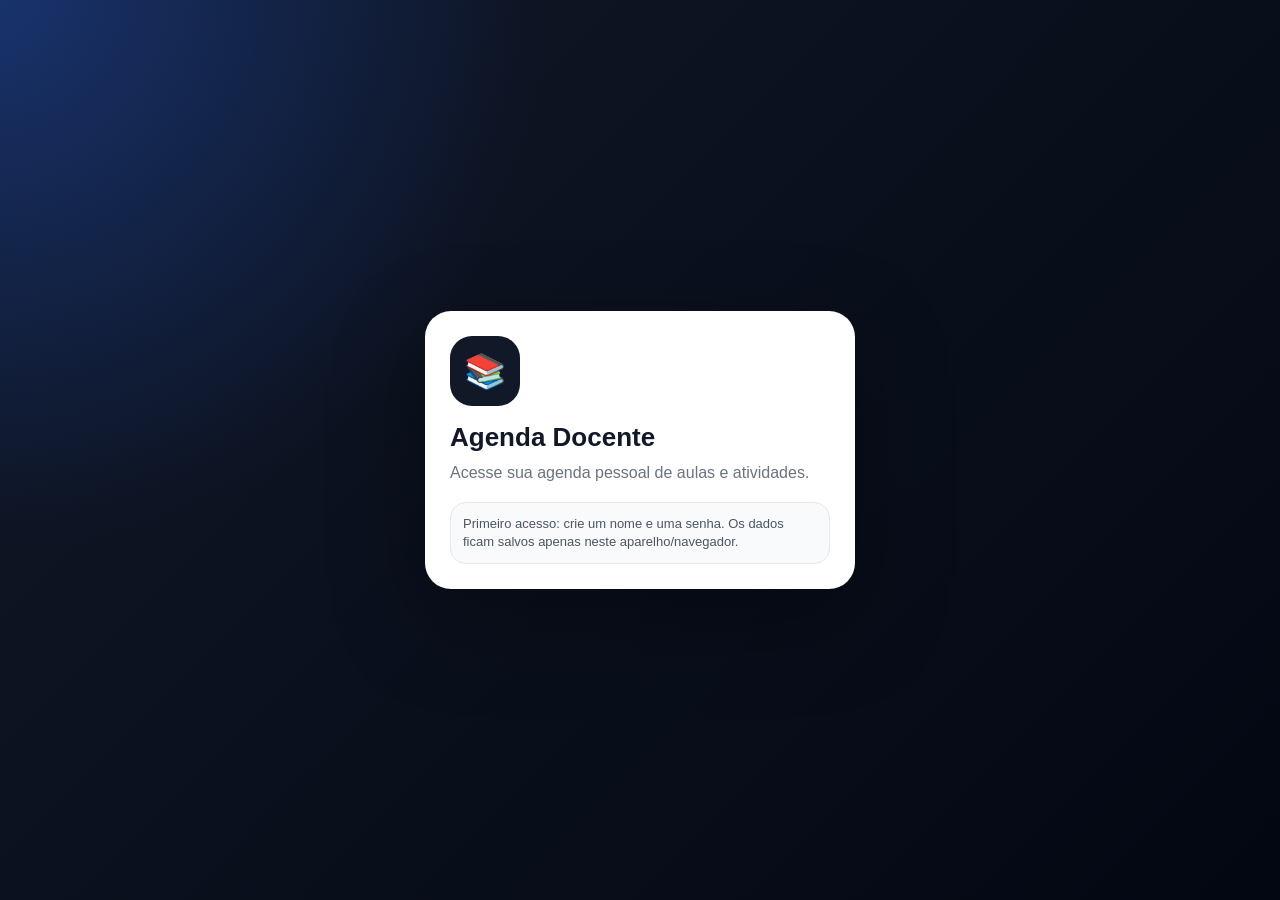
==== commit 8bf9f429: "Add files via upload" ====
--- a/index.html
+++ b/index.html
@@ -349,15 +349,6 @@
       margin-bottom:10px;
     }
     .modal-head h2{margin:0}
-    .floating{
-      position:fixed;
-      right:16px;
-      bottom:16px;
-      display:flex;
-      flex-direction:column;
-      gap:8px;
-      z-index:30;
-    }
     .toast{
       position:fixed;
       left:50%;
@@ -379,6 +370,87 @@
       transform:translateX(-50%) translateY(0);
     }
     .mobile-only{display:none}
+
+    /* Tela de login */
+    body.locked{
+      background:#111827;
+    }
+    body.locked header,
+    body.locked main{
+      display:none;
+    }
+    .login-screen{
+      min-height:100vh;
+      display:flex;
+      align-items:center;
+      justify-content:center;
+      padding:22px;
+      background:
+        radial-gradient(circle at top left, rgba(37,99,235,.35), transparent 35%),
+        linear-gradient(135deg,#111827,#030712);
+    }
+    body:not(.locked) .login-screen{
+      display:none;
+    }
+    .login-card{
+      width:100%;
+      max-width:430px;
+      background:#ffffff;
+      border-radius:26px;
+      box-shadow:0 30px 90px rgba(0,0,0,.35);
+      padding:24px;
+      border:1px solid rgba(255,255,255,.25);
+    }
+    .login-logo{
+      width:70px;
+      height:70px;
+      border-radius:22px;
+      background:#111827;
+      color:#fff;
+      display:flex;
+      align-items:center;
+      justify-content:center;
+      font-size:34px;
+      margin-bottom:16px;
+    }
+    .login-card h1{
+      margin:0;
+      font-size:26px;
+      color:#111827;
+    }
+    .login-card p{
+      color:#6b7280;
+      line-height:1.45;
+      margin:8px 0 18px;
+    }
+    .login-help{
+      background:#f9fafb;
+      border:1px solid #e5e7eb;
+      border-radius:16px;
+      padding:12px;
+      font-size:13px;
+      color:#4b5563;
+      margin-top:12px;
+      line-height:1.4;
+    }
+    .login-error{
+      display:none;
+      background:#fef2f2;
+      color:#b91c1c;
+      border:1px solid #fecaca;
+      padding:10px 12px;
+      border-radius:14px;
+      font-weight:700;
+      font-size:14px;
+      margin-bottom:10px;
+    }
+    .login-error.show{
+      display:block;
+    }
+    .logout-btn{
+      background:#991b1b!important;
+    }
+
     @media(max-width:800px){
       header{padding:17px 13px 20px}
       .header-wrap{display:block}
@@ -403,18 +475,54 @@
       }
       .mobile-only{display:inline-flex}
       .desktop-only{display:none}
-      .floating{right:10px;bottom:10px}
-      .floating button{box-shadow:0 10px 25px rgba(17,24,39,.2)}
     }
     @media print{
-      header,nav,.filters,.actions,.floating,.modal-backdrop{display:none!important}
+      header,nav,.filters,.actions,.modal-backdrop{display:none!important}
       main{margin:0;max-width:100%;padding:0}
       .card{box-shadow:none;border:1px solid #999;break-inside:avoid}
       body{background:#fff}
     }
   </style>
 </head>
-<body>
+<body class="locked">
+
+  <section id="loginScreen" class="login-screen">
+    <div class="login-card">
+      <div class="login-logo">📚</div>
+      <h1>Agenda Docente</h1>
+      <p id="loginSubtitle">Acesse sua agenda pessoal de aulas e atividades.</p>
+
+      <div id="loginError" class="login-error"></div>
+
+      <form id="setupForm" onsubmit="createLocalAccount(event)" style="display:none">
+        <label>Nome do professor
+          <input id="setupName" autocomplete="name" placeholder="Ex.: Ricardo" required />
+        </label>
+        <label>Senha de acesso
+          <input id="setupPassword" type="password" autocomplete="new-password" placeholder="Crie uma senha" required minlength="4" />
+        </label>
+        <label>Confirmar senha
+          <input id="setupPasswordConfirm" type="password" autocomplete="new-password" placeholder="Repita a senha" required minlength="4" />
+        </label>
+        <button type="submit" style="width:100%;margin-top:6px">Criar acesso</button>
+      </form>
+
+      <form id="loginForm" onsubmit="loginLocal(event)" style="display:none">
+        <label>Professor
+          <input id="loginName" autocomplete="username" placeholder="Nome cadastrado" required />
+        </label>
+        <label>Senha
+          <input id="loginPassword" type="password" autocomplete="current-password" placeholder="Digite sua senha" required />
+        </label>
+        <button type="submit" style="width:100%;margin-top:6px">Entrar</button>
+      </form>
+
+      <div class="login-help">
+        Primeiro acesso: crie um nome e uma senha. Os dados ficam salvos apenas neste aparelho/navegador.
+      </div>
+    </div>
+  </section>
+
   <header>
     <div class="header-wrap">
       <div class="brand">
@@ -426,6 +534,7 @@
         <button class="light" onclick="openTaskModal()">+ Atividade</button>
         <button class="secondary" onclick="showTab('relatorios')">Relatórios</button>
         <button id="installBtn" class="success" style="display:none" onclick="installPWA()">Instalar app</button>
+        <button class="logout-btn" onclick="logoutLocal()">Sair</button>
       </div>
     </div>
   </header>
@@ -689,13 +798,7 @@
       </div>
     </section>
   </main>
-
-  <div class="floating">
-    <button onclick="openLessonModal()">+ Aula</button>
-    <button class="light" onclick="openTaskModal()">+ Atividade</button>
-  </div>
-
-  <div id="lessonModal" class="modal-backdrop">
+<div id="lessonModal" class="modal-backdrop">
     <div class="modal">
       <div class="modal-head">
         <h2 id="lessonModalTitle">Cadastrar aula</h2>
@@ -1606,6 +1709,144 @@
   if(e.target.id === "taskModal") closeTaskModal();
 });
 
+
+// Login local do professor
+const LOGIN_KEY = "agenda_docente_login_v1";
+const SESSION_KEY = "agenda_docente_session_v1";
+
+async function sha256(text){
+  const encoder = new TextEncoder();
+  const data = encoder.encode(text);
+  const hash = await crypto.subtle.digest("SHA-256", data);
+  return Array.from(new Uint8Array(hash)).map(b => b.toString(16).padStart(2,"0")).join("");
+}
+
+function getLocalAccount(){
+  try{
+    return JSON.parse(localStorage.getItem(LOGIN_KEY));
+  }catch(e){
+    return null;
+  }
+}
+
+function showLoginError(message){
+  const el = document.getElementById("loginError");
+  if(!el) return;
+  el.textContent = message;
+  el.classList.add("show");
+}
+
+function clearLoginError(){
+  const el = document.getElementById("loginError");
+  if(!el) return;
+  el.textContent = "";
+  el.classList.remove("show");
+}
+
+function updateLoginScreen(){
+  const account = getLocalAccount();
+  const setupForm = document.getElementById("setupForm");
+  const loginForm = document.getElementById("loginForm");
+  const subtitle = document.getElementById("loginSubtitle");
+
+  if(!setupForm || !loginForm) return;
+
+  if(account && account.name){
+    setupForm.style.display = "none";
+    loginForm.style.display = "grid";
+    subtitle.textContent = "Bem-vindo de volta. Entre para acessar sua agenda.";
+    document.getElementById("loginName").value = account.name;
+  }else{
+    setupForm.style.display = "grid";
+    loginForm.style.display = "none";
+    subtitle.textContent = "Primeiro acesso: crie seu acesso de professor.";
+  }
+}
+
+async function createLocalAccount(event){
+  event.preventDefault();
+  clearLoginError();
+
+  const name = document.getElementById("setupName").value.trim();
+  const pass = document.getElementById("setupPassword").value;
+  const confirm = document.getElementById("setupPasswordConfirm").value;
+
+  if(pass.length < 4){
+    showLoginError("A senha precisa ter pelo menos 4 caracteres.");
+    return;
+  }
+
+  if(pass !== confirm){
+    showLoginError("As senhas não conferem.");
+    return;
+  }
+
+  const passwordHash = await sha256(pass);
+  localStorage.setItem(LOGIN_KEY, JSON.stringify({
+    name,
+    passwordHash,
+    createdAt: new Date().toISOString()
+  }));
+  localStorage.setItem(SESSION_KEY, "active");
+  unlockApp();
+  toast("Acesso criado com sucesso.");
+}
+
+async function loginLocal(event){
+  event.preventDefault();
+  clearLoginError();
+
+  const account = getLocalAccount();
+  if(!account){
+    updateLoginScreen();
+    return;
+  }
+
+  const name = document.getElementById("loginName").value.trim();
+  const pass = document.getElementById("loginPassword").value;
+  const passwordHash = await sha256(pass);
+
+  if(name !== account.name || passwordHash !== account.passwordHash){
+    showLoginError("Nome ou senha incorretos.");
+    return;
+  }
+
+  localStorage.setItem(SESSION_KEY, "active");
+  unlockApp();
+  toast("Login realizado.");
+}
+
+function unlockApp(){
+  document.body.classList.remove("locked");
+  const loginPassword = document.getElementById("loginPassword");
+  const setupPassword = document.getElementById("setupPassword");
+  const setupPasswordConfirm = document.getElementById("setupPasswordConfirm");
+  if(loginPassword) loginPassword.value = "";
+  if(setupPassword) setupPassword.value = "";
+  if(setupPasswordConfirm) setupPasswordConfirm.value = "";
+  renderAll();
+}
+
+function logoutLocal(){
+  localStorage.removeItem(SESSION_KEY);
+  document.body.classList.add("locked");
+  updateLoginScreen();
+  clearLoginError();
+}
+
+function initLogin(){
+  const account = getLocalAccount();
+  const session = localStorage.getItem(SESSION_KEY);
+
+  updateLoginScreen();
+
+  if(account && session === "active"){
+    document.body.classList.remove("locked");
+  }else{
+    document.body.classList.add("locked");
+  }
+}
+
 loadState();
 document.getElementById("reportDate").value = todayISO();
 renderAll();
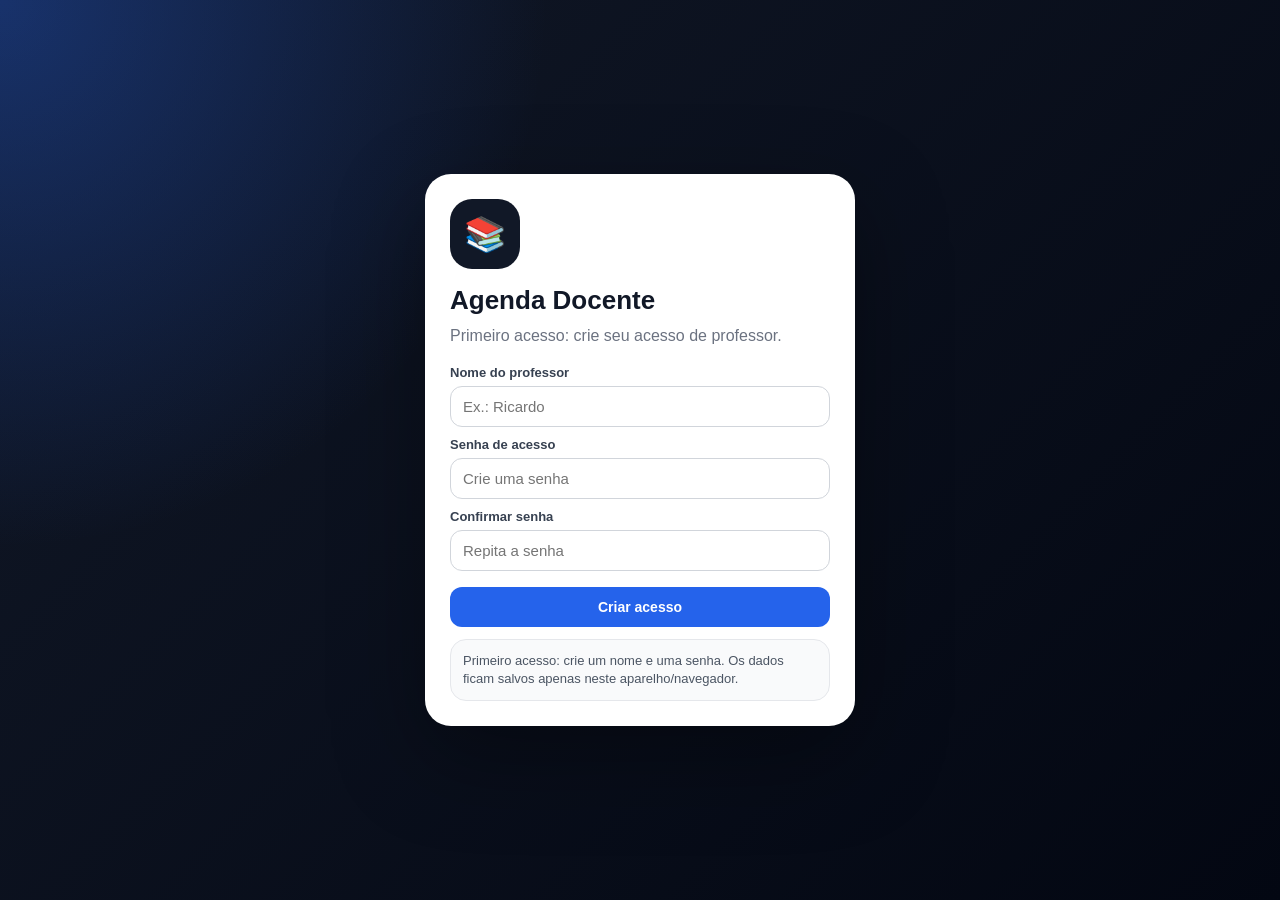
==== commit 7e621ce4: "Add files via upload" ====
--- a/index.html
+++ b/index.html
@@ -490,11 +490,11 @@
     <div class="login-card">
       <div class="login-logo">📚</div>
       <h1>Agenda Docente</h1>
-      <p id="loginSubtitle">Acesse sua agenda pessoal de aulas e atividades.</p>
+      <p id="loginSubtitle">Crie seu acesso ou entre para usar sua agenda pessoal de aulas e atividades.</p>
 
       <div id="loginError" class="login-error"></div>
 
-      <form id="setupForm" onsubmit="createLocalAccount(event)" style="display:none">
+      <form id="setupForm" onsubmit="createLocalAccount(event)" style="display:grid">
         <label>Nome do professor
           <input id="setupName" autocomplete="name" placeholder="Ex.: Ricardo" required />
         </label>
@@ -1715,10 +1715,21 @@
 const SESSION_KEY = "agenda_docente_session_v1";
 
 async function sha256(text){
-  const encoder = new TextEncoder();
-  const data = encoder.encode(text);
-  const hash = await crypto.subtle.digest("SHA-256", data);
-  return Array.from(new Uint8Array(hash)).map(b => b.toString(16).padStart(2,"0")).join("");
+  if(window.crypto && crypto.subtle && window.TextEncoder){
+    const encoder = new TextEncoder();
+    const data = encoder.encode(text);
+    const hash = await crypto.subtle.digest("SHA-256", data);
+    return Array.from(new Uint8Array(hash)).map(b => b.toString(16).padStart(2,"0")).join("");
+  }
+
+  // Fallback simples para ambientes locais sem crypto.subtle.
+  // Para este app local, isso evita que o login pare de funcionar ao abrir por arquivo.
+  let hash = 0;
+  for(let i = 0; i < text.length; i++){
+    hash = ((hash << 5) - hash) + text.charCodeAt(i);
+    hash |= 0;
+  }
+  return "fallback-" + Math.abs(hash).toString(16);
 }
 
 function getLocalAccount(){
@@ -1850,6 +1861,7 @@
 loadState();
 document.getElementById("reportDate").value = todayISO();
 renderAll();
+initLogin();
 
 // PWA: instalação e funcionamento offline
 let deferredInstallPrompt = null;
